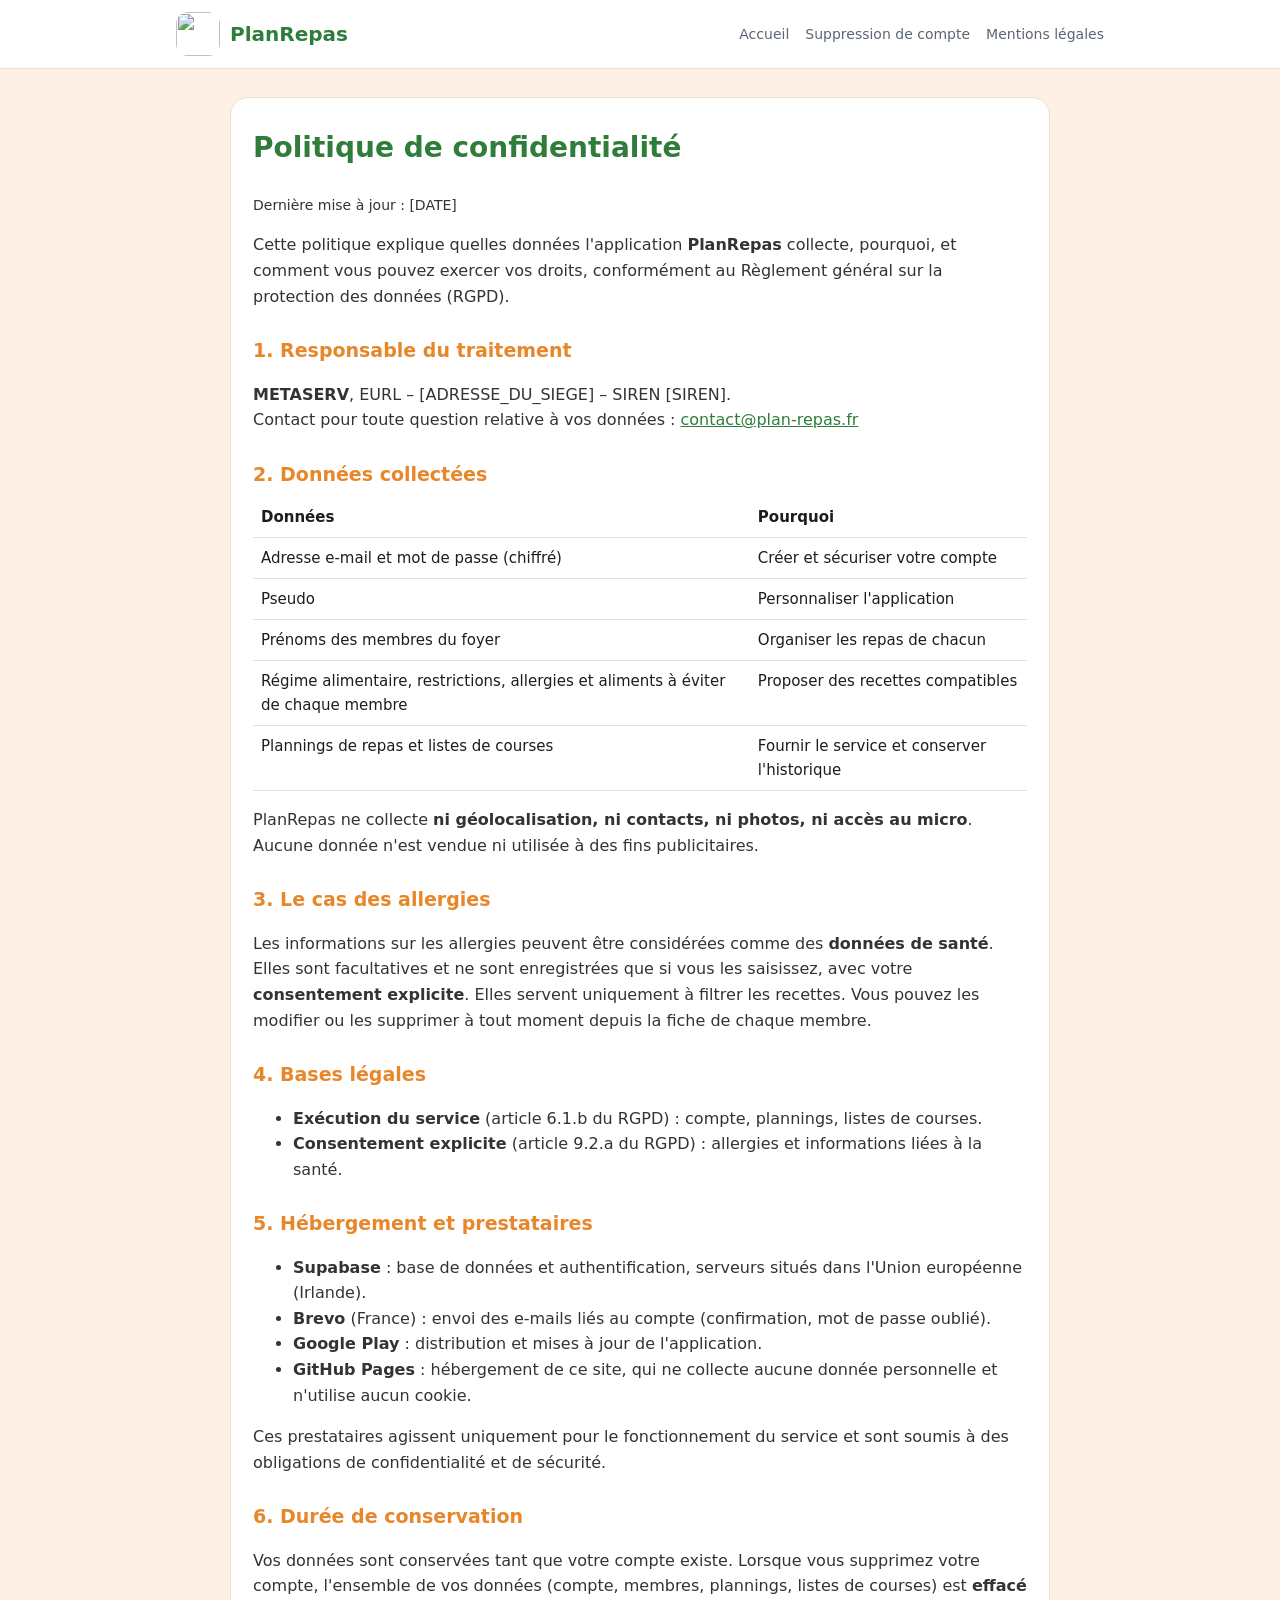
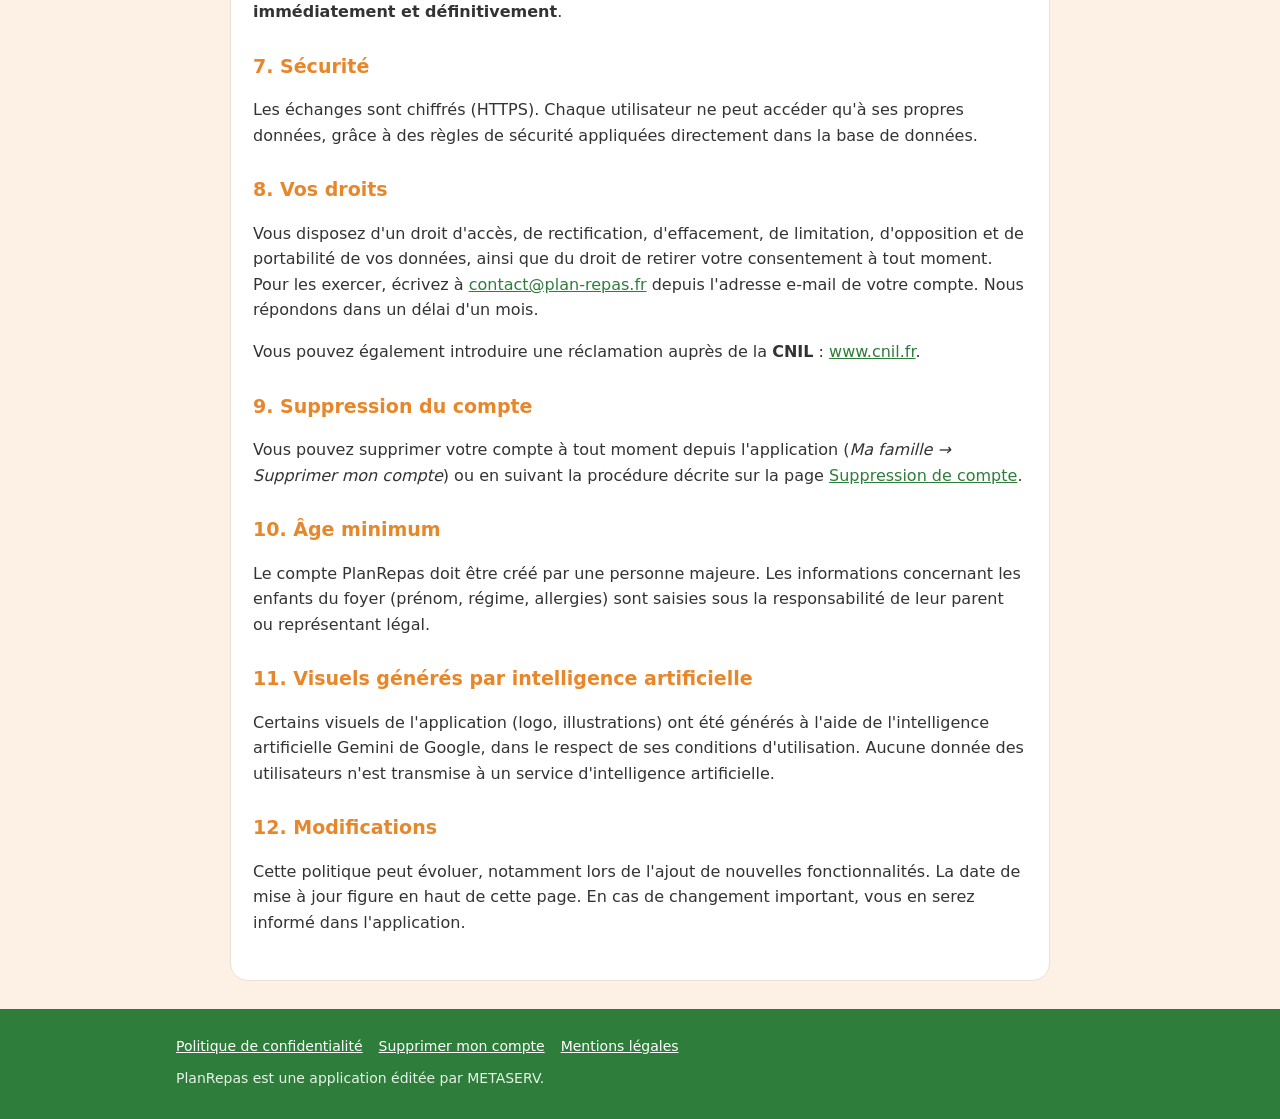
==== confidentialite.html @ 7b6ecffe "Add files via upload" ====
<!doctype html>
<html lang="fr">
<head>
  <meta charset="utf-8">
  <meta name="viewport" content="width=device-width, initial-scale=1">
  <title>Politique de confidentialité – PlanRepas</title>
  <meta name="robots" content="noindex">
  <link rel="icon" href="assets/favicon.png">
  <link rel="stylesheet" href="style.css">
</head>
<body>
  <header class="topbar">
    <div class="wrap">
      <a class="brand" href="index.html"><img src="assets/logo.png" alt="">PlanRepas</a>
      <nav class="nav">
        <a href="index.html">Accueil</a>
        <a href="suppression-compte.html">Suppression de compte</a>
        <a href="mentions-legales.html">Mentions légales</a>
      </nav>
    </div>
  </header>

  <main class="wrap">
    <article class="legal">
      <h1>Politique de confidentialité</h1>
      <p class="maj">Dernière mise à jour : [DATE]</p>

      <p>Cette politique explique quelles données l'application <strong>PlanRepas</strong> collecte, pourquoi, et comment vous pouvez exercer vos droits, conformément au Règlement général sur la protection des données (RGPD).</p>

      <h2>1. Responsable du traitement</h2>
      <p><strong>METASERV</strong>, EURL – [ADRESSE_DU_SIEGE] – SIREN [SIREN].<br>
      Contact pour toute question relative à vos données : <span class="js-email"></span></p>

      <h2>2. Données collectées</h2>
      <table>
        <tr><th>Données</th><th>Pourquoi</th></tr>
        <tr><td>Adresse e-mail et mot de passe (chiffré)</td><td>Créer et sécuriser votre compte</td></tr>
        <tr><td>Pseudo</td><td>Personnaliser l'application</td></tr>
        <tr><td>Prénoms des membres du foyer</td><td>Organiser les repas de chacun</td></tr>
        <tr><td>Régime alimentaire, restrictions, allergies et aliments à éviter de chaque membre</td><td>Proposer des recettes compatibles</td></tr>
        <tr><td>Plannings de repas et listes de courses</td><td>Fournir le service et conserver l'historique</td></tr>
      </table>
      <p>PlanRepas ne collecte <strong>ni géolocalisation, ni contacts, ni photos, ni accès au micro</strong>. Aucune donnée n'est vendue ni utilisée à des fins publicitaires.</p>

      <h2>3. Le cas des allergies</h2>
      <p>Les informations sur les allergies peuvent être considérées comme des <strong>données de santé</strong>. Elles sont facultatives et ne sont enregistrées que si vous les saisissez, avec votre <strong>consentement explicite</strong>. Elles servent uniquement à filtrer les recettes. Vous pouvez les modifier ou les supprimer à tout moment depuis la fiche de chaque membre.</p>

      <h2>4. Bases légales</h2>
      <ul>
        <li><strong>Exécution du service</strong> (article 6.1.b du RGPD) : compte, plannings, listes de courses.</li>
        <li><strong>Consentement explicite</strong> (article 9.2.a du RGPD) : allergies et informations liées à la santé.</li>
      </ul>

      <h2>5. Hébergement et prestataires</h2>
      <ul>
        <li><strong>Supabase</strong> : base de données et authentification, serveurs situés dans l'Union européenne (Irlande).</li>
        <li><strong>Brevo</strong> (France) : envoi des e-mails liés au compte (confirmation, mot de passe oublié).</li>
        <li><strong>Google Play</strong> : distribution et mises à jour de l'application.</li>
        <li><strong>GitHub Pages</strong> : hébergement de ce site, qui ne collecte aucune donnée personnelle et n'utilise aucun cookie.</li>
      </ul>
      <p>Ces prestataires agissent uniquement pour le fonctionnement du service et sont soumis à des obligations de confidentialité et de sécurité.</p>

      <h2>6. Durée de conservation</h2>
      <p>Vos données sont conservées tant que votre compte existe. Lorsque vous supprimez votre compte, l'ensemble de vos données (compte, membres, plannings, listes de courses) est <strong>effacé immédiatement et définitivement</strong>.</p>

      <h2>7. Sécurité</h2>
      <p>Les échanges sont chiffrés (HTTPS). Chaque utilisateur ne peut accéder qu'à ses propres données, grâce à des règles de sécurité appliquées directement dans la base de données.</p>

      <h2>8. Vos droits</h2>
      <p>Vous disposez d'un droit d'accès, de rectification, d'effacement, de limitation, d'opposition et de portabilité de vos données, ainsi que du droit de retirer votre consentement à tout moment. Pour les exercer, écrivez à <span class="js-email"></span> depuis l'adresse e-mail de votre compte. Nous répondons dans un délai d'un mois.</p>
      <p>Vous pouvez également introduire une réclamation auprès de la <strong>CNIL</strong> : <a href="https://www.cnil.fr" rel="noopener">www.cnil.fr</a>.</p>

      <h2>9. Suppression du compte</h2>
      <p>Vous pouvez supprimer votre compte à tout moment depuis l'application (<em>Ma famille → Supprimer mon compte</em>) ou en suivant la procédure décrite sur la page <a href="suppression-compte.html">Suppression de compte</a>.</p>

      <h2>10. Âge minimum</h2>
      <p>Le compte PlanRepas doit être créé par une personne majeure. Les informations concernant les enfants du foyer (prénom, régime, allergies) sont saisies sous la responsabilité de leur parent ou représentant légal.</p>

      <h2>11. Visuels générés par intelligence artificielle</h2>
      <p>Certains visuels de l'application (logo, illustrations) ont été générés à l'aide de l'intelligence artificielle Gemini de Google, dans le respect de ses conditions d'utilisation. Aucune donnée des utilisateurs n'est transmise à un service d'intelligence artificielle.</p>

      <h2>12. Modifications</h2>
      <p>Cette politique peut évoluer, notamment lors de l'ajout de nouvelles fonctionnalités. La date de mise à jour figure en haut de cette page. En cas de changement important, vous en serez informé dans l'application.</p>
    </article>
  </main>

  <footer>
    <div class="wrap">
      <div class="liens">
        <a href="confidentialite.html">Politique de confidentialité</a>
        <a href="suppression-compte.html">Supprimer mon compte</a>
        <a href="mentions-legales.html">Mentions légales</a>
      </div>
      <p>PlanRepas est une application éditée par METASERV.</p>
    </div>
  </footer>
  <script src="contact.js"></script>
</body>
</html>
---- style.css ----
:root {
  --vert: #3A9A47;
  --vert-fonce: #2E7D3A;
  --orange: #E8862A;
  --creme: #FDF1E6;
  --texte: #1d1d1d;
  --gris: #5b6672;
  --bord: #eadfd3;
}
* { box-sizing: border-box; }
[hidden] { display: none !important; }
html, body { margin: 0; }
body {
  font-family: system-ui, -apple-system, "Segoe UI", Roboto, sans-serif;
  color: var(--texte);
  background: var(--creme);
  line-height: 1.6;
}
a { color: var(--vert-fonce); }
.wrap { max-width: 960px; margin: 0 auto; padding: 0 16px; }

/* En-tête */
.topbar { background: #fff; border-bottom: 1px solid var(--bord); }
.topbar .wrap { display: flex; align-items: center; justify-content: space-between; gap: 12px; padding: 12px 16px; flex-wrap: wrap; }
.brand { display: flex; align-items: center; gap: 10px; text-decoration: none; color: var(--vert-fonce); font-weight: 800; font-size: 20px; }
.brand img { width: 44px; height: 44px; border-radius: 12px; }
.nav { display: flex; gap: 16px; flex-wrap: wrap; font-size: 14px; }
.nav a { text-decoration: none; color: var(--gris); }
.nav a:hover { color: var(--vert-fonce); }

/* Accueil */
.hero { padding: 48px 0 32px; }
.hero .wrap { display: grid; grid-template-columns: 1fr; gap: 28px; align-items: center; }
@media (min-width: 760px) { .hero .wrap { grid-template-columns: 1.1fr 0.9fr; } }
.hero h1 { font-size: clamp(30px, 6vw, 46px); line-height: 1.15; margin: 0 0 14px; color: var(--vert-fonce); }
.hero p { font-size: 18px; margin: 0 0 18px; color: #333; }
.hero img.mascotte { width: 100%; max-width: 360px; justify-self: center; border-radius: 40px; box-shadow: 0 16px 40px rgba(0,0,0,.15); }
.badge { display: inline-block; background: var(--orange); color: #fff; font-weight: 700; padding: 8px 16px; border-radius: 999px; font-size: 15px; }
.badge.gris { background: #fff; color: var(--gris); border: 1px solid var(--bord); }

section { padding: 36px 0; }
section.blanc { background: #fff; }
h2 { color: var(--vert-fonce); font-size: 26px; margin: 0 0 18px; }
.grille { display: grid; grid-template-columns: repeat(auto-fit, minmax(220px, 1fr)); gap: 16px; }
.carte { background: #fff; border: 1px solid var(--bord); border-radius: 18px; padding: 20px; }
section.blanc .carte { background: var(--creme); }
.carte h3 { margin: 0 0 6px; font-size: 17px; color: var(--orange); }
.carte p { margin: 0; color: #444; }

/* Vidéo */
.video-box { max-width: 720px; margin: 0 auto; }
.video-box video { width: 100%; border-radius: 18px; background: #000; display: block; }
.video-attente { text-align: center; padding: 40px 20px; border: 2px dashed var(--bord); border-radius: 18px; color: var(--gris); background: #fff; }

/* Pages légales */
.legal { background: #fff; border-radius: 18px; padding: 28px 22px; margin: 28px auto; max-width: 820px; border: 1px solid var(--bord); }
.legal h1 { color: var(--vert-fonce); font-size: 28px; margin-top: 0; }
.legal h2 { font-size: 19px; color: var(--orange); margin: 26px 0 8px; }
.legal p, .legal li { color: #333; }
.legal table { width: 100%; border-collapse: collapse; font-size: 15px; }
.legal th, .legal td { text-align: left; padding: 8px; border-bottom: 1px solid var(--bord); vertical-align: top; }
.maj { color: var(--gris); font-size: 14px; }
.encart { background: var(--creme); border-left: 4px solid var(--orange); padding: 12px 16px; border-radius: 8px; }

/* Pied de page */
footer { background: var(--vert-fonce); color: #e8f3ea; padding: 26px 0; font-size: 14px; }
footer a { color: #fff; }
footer .liens { display: flex; gap: 16px; flex-wrap: wrap; margin-bottom: 10px; }
footer p { margin: 4px 0; }
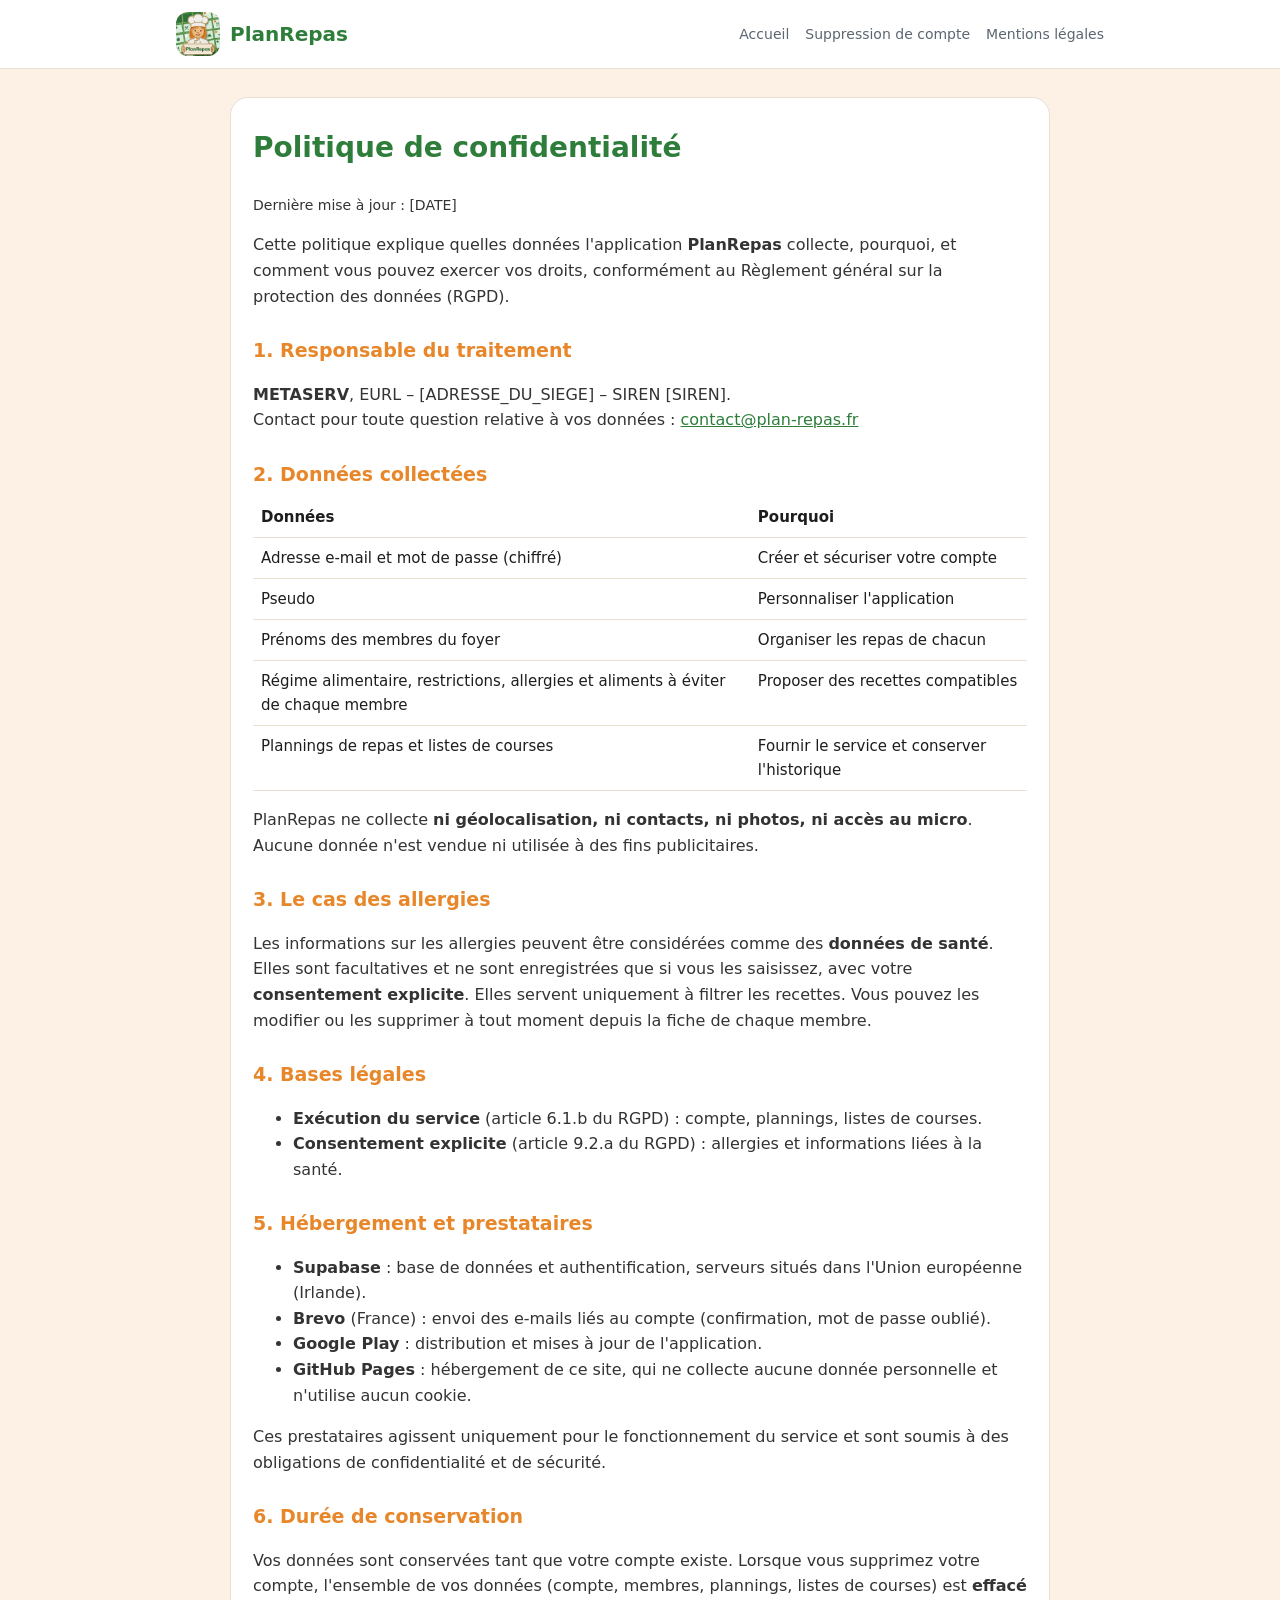
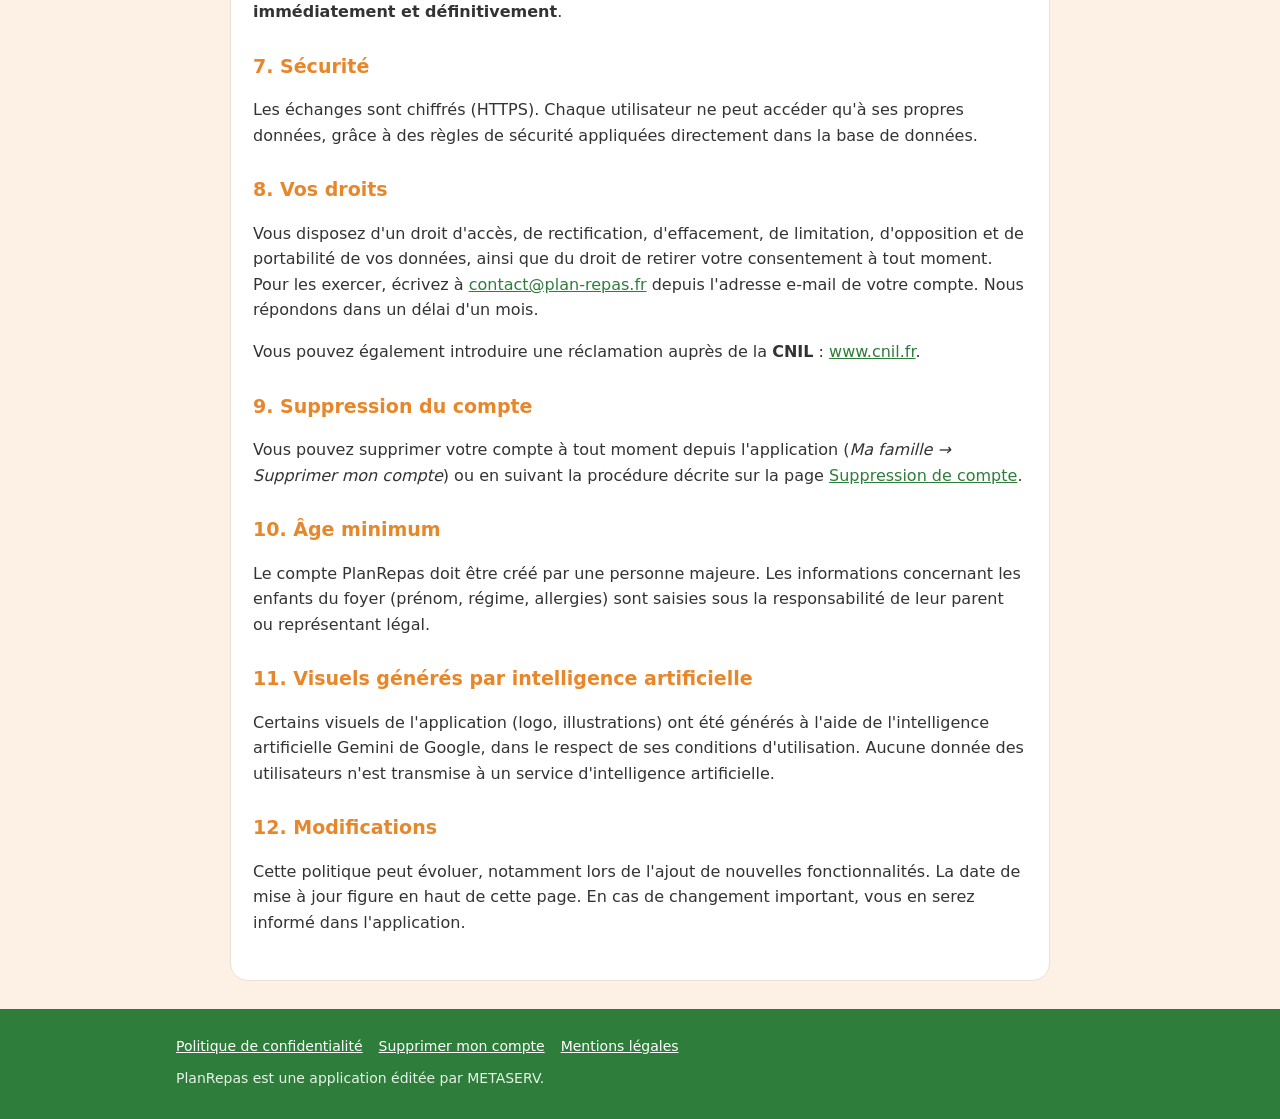
==== commit ac7b2672: "Add files via upload" ====
--- a/confidentialite.html
+++ b/confidentialite.html
@@ -1,17 +1,17 @@
-<!doctype html>
+﻿<!doctype html>
 <html lang="fr">
 <head>
   <meta charset="utf-8">
   <meta name="viewport" content="width=device-width, initial-scale=1">
   <title>Politique de confidentialité – PlanRepas</title>
   <meta name="robots" content="noindex">
-  <link rel="icon" href="assets/favicon.png">
+  <link rel="icon" href="favicon.png">
   <link rel="stylesheet" href="style.css">
 </head>
 <body>
   <header class="topbar">
     <div class="wrap">
-      <a class="brand" href="index.html"><img src="assets/logo.png" alt="">PlanRepas</a>
+      <a class="brand" href="index.html"><img src="logo.png" alt="">PlanRepas</a>
       <nav class="nav">
         <a href="index.html">Accueil</a>
         <a href="suppression-compte.html">Suppression de compte</a>
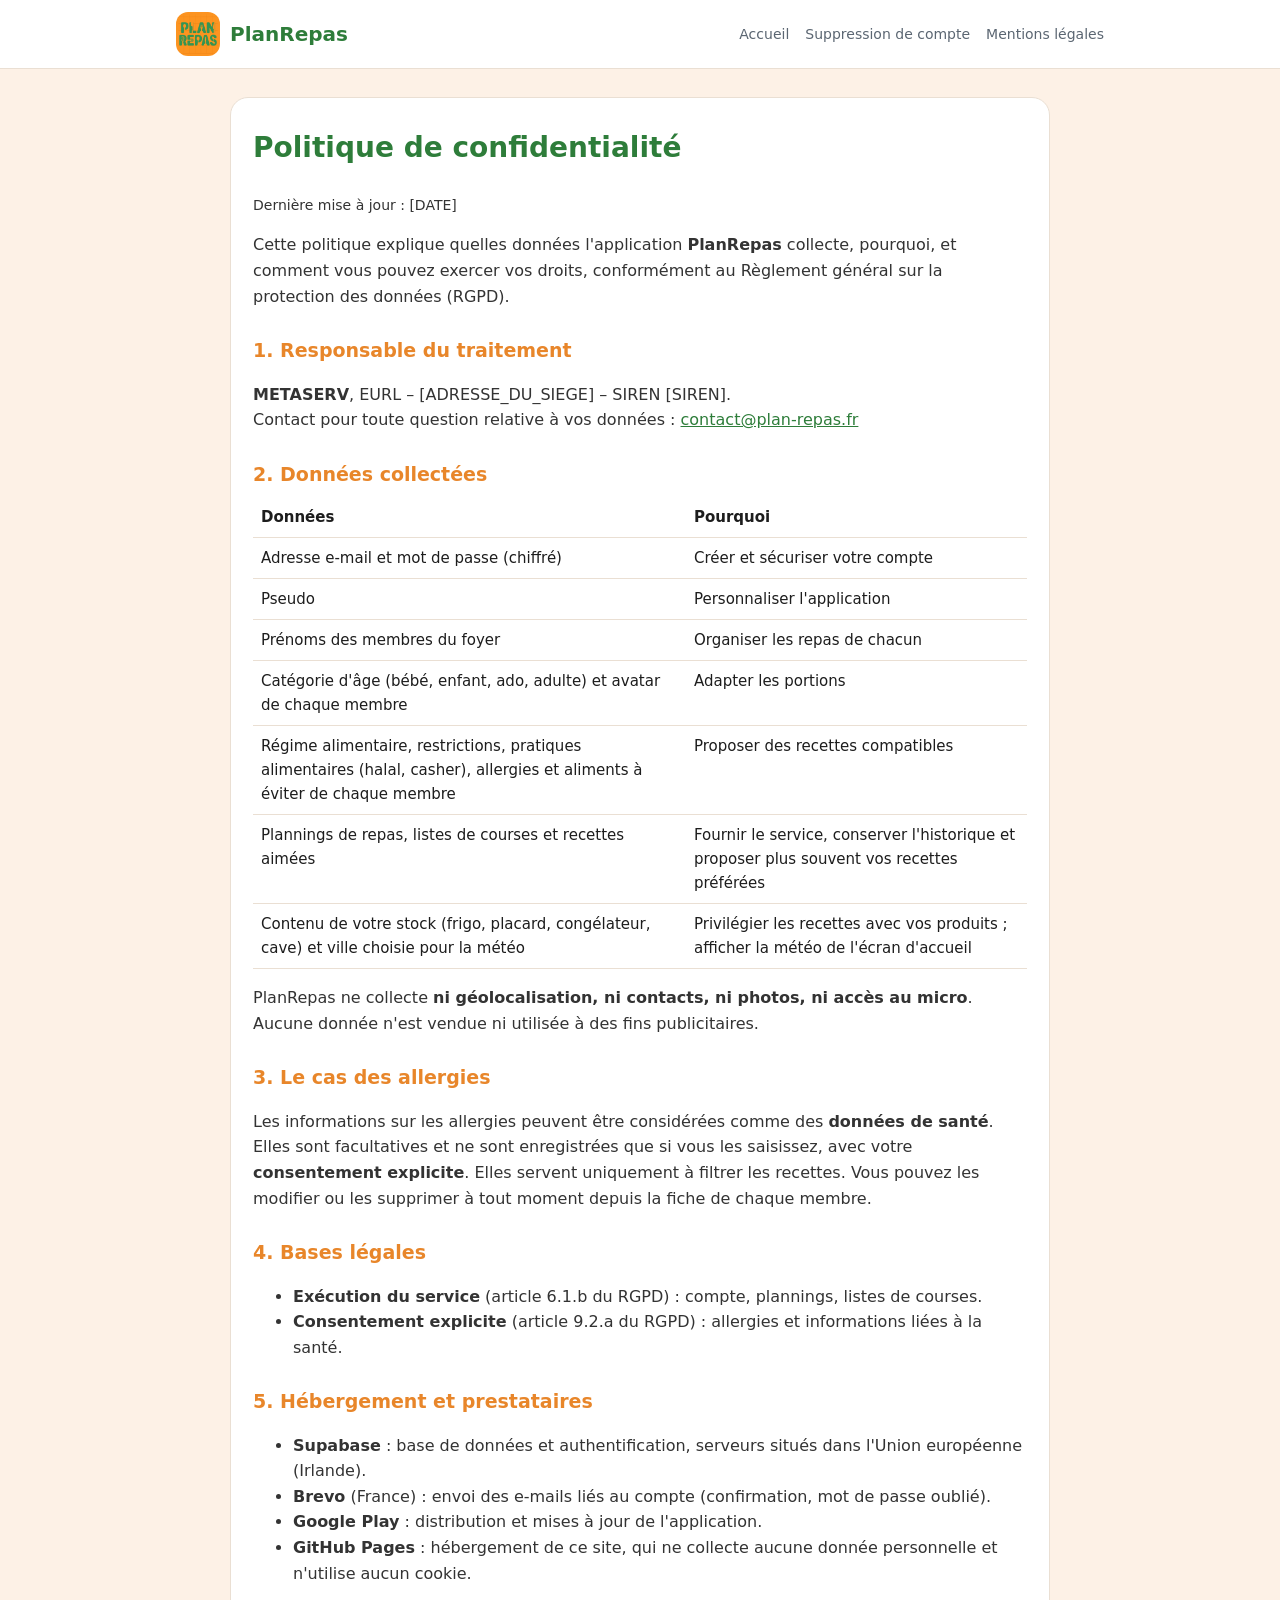
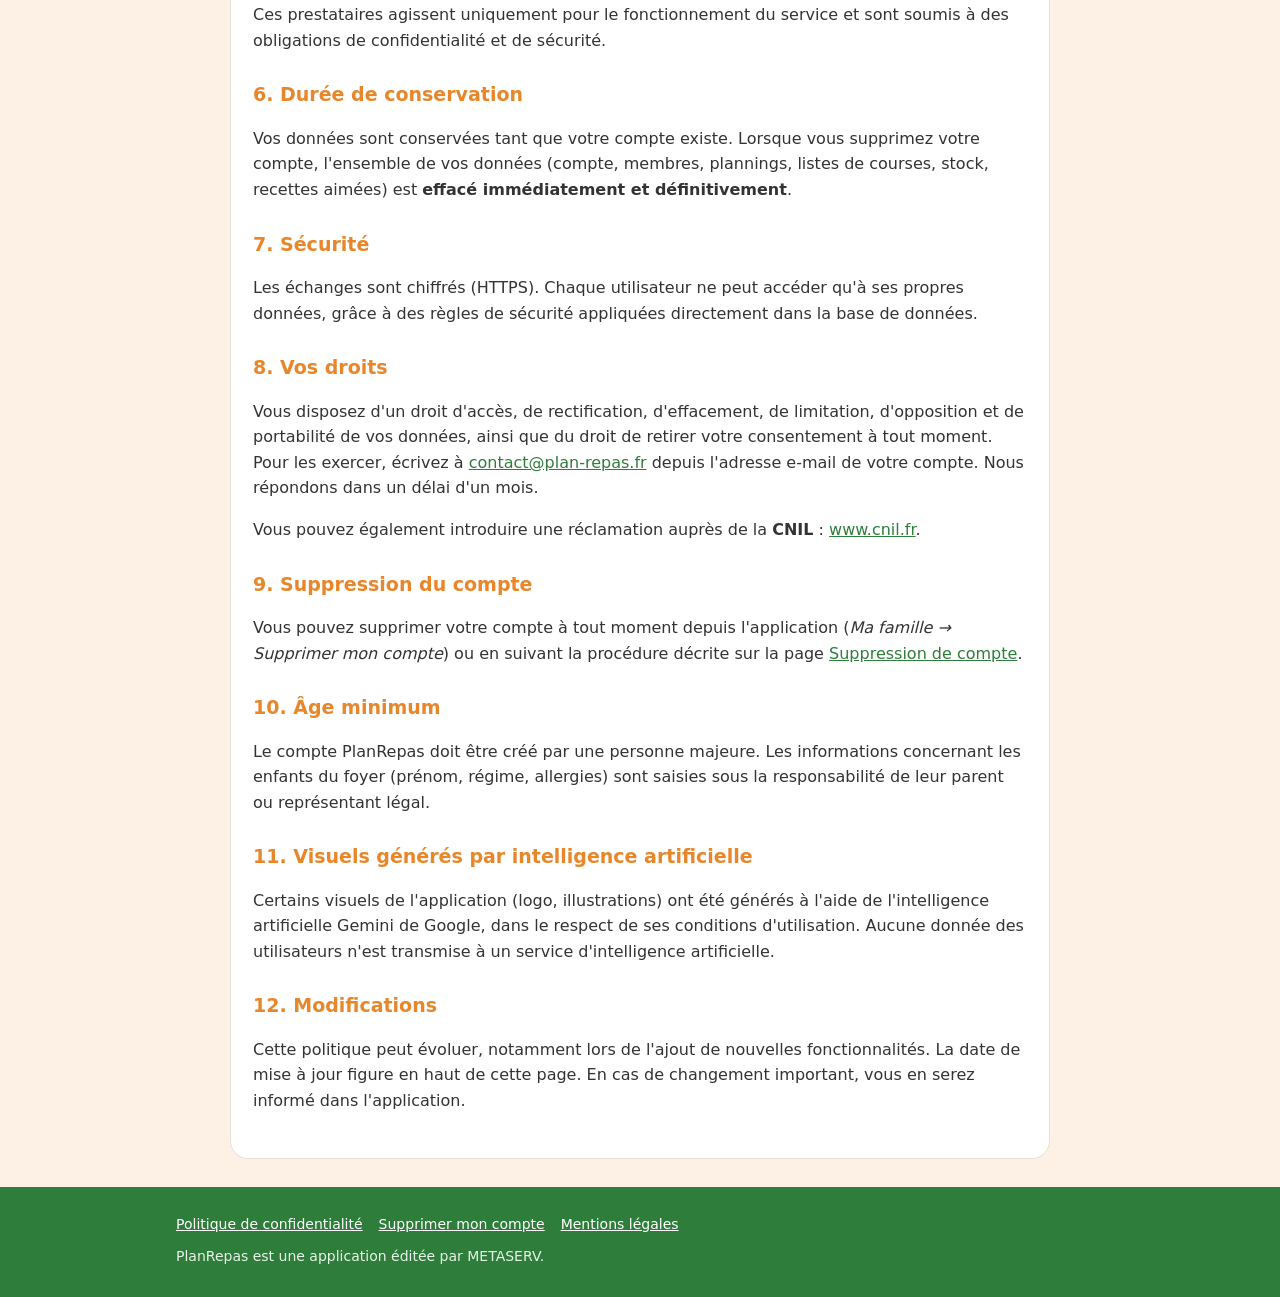
==== commit f0fc01db: "Site : nouveau logo et règles à jour de l'appli Logo, favicon et icône Apple remplacés par le nouvea" ====
--- a/confidentialite.html
+++ b/confidentialite.html
@@ -37,8 +37,10 @@
         <tr><td>Adresse e-mail et mot de passe (chiffré)</td><td>Créer et sécuriser votre compte</td></tr>
         <tr><td>Pseudo</td><td>Personnaliser l'application</td></tr>
         <tr><td>Prénoms des membres du foyer</td><td>Organiser les repas de chacun</td></tr>
-        <tr><td>Régime alimentaire, restrictions, allergies et aliments à éviter de chaque membre</td><td>Proposer des recettes compatibles</td></tr>
-        <tr><td>Plannings de repas et listes de courses</td><td>Fournir le service et conserver l'historique</td></tr>
+        <tr><td>Catégorie d'âge (bébé, enfant, ado, adulte) et avatar de chaque membre</td><td>Adapter les portions</td></tr>
+        <tr><td>Régime alimentaire, restrictions, pratiques alimentaires (halal, casher), allergies et aliments à éviter de chaque membre</td><td>Proposer des recettes compatibles</td></tr>
+        <tr><td>Plannings de repas, listes de courses et recettes aimées</td><td>Fournir le service, conserver l'historique et proposer plus souvent vos recettes préférées</td></tr>
+        <tr><td>Contenu de votre stock (frigo, placard, congélateur, cave) et ville choisie pour la météo</td><td>Privilégier les recettes avec vos produits ; afficher la météo de l'écran d'accueil</td></tr>
       </table>
       <p>PlanRepas ne collecte <strong>ni géolocalisation, ni contacts, ni photos, ni accès au micro</strong>. Aucune donnée n'est vendue ni utilisée à des fins publicitaires.</p>
 
@@ -61,7 +63,7 @@
       <p>Ces prestataires agissent uniquement pour le fonctionnement du service et sont soumis à des obligations de confidentialité et de sécurité.</p>
 
       <h2>6. Durée de conservation</h2>
-      <p>Vos données sont conservées tant que votre compte existe. Lorsque vous supprimez votre compte, l'ensemble de vos données (compte, membres, plannings, listes de courses) est <strong>effacé immédiatement et définitivement</strong>.</p>
+      <p>Vos données sont conservées tant que votre compte existe. Lorsque vous supprimez votre compte, l'ensemble de vos données (compte, membres, plannings, listes de courses, stock, recettes aimées) est <strong>effacé immédiatement et définitivement</strong>.</p>
 
       <h2>7. Sécurité</h2>
       <p>Les échanges sont chiffrés (HTTPS). Chaque utilisateur ne peut accéder qu'à ses propres données, grâce à des règles de sécurité appliquées directement dans la base de données.</p>
--- a/style.css
+++ b/style.css
@@ -46,6 +46,8 @@
 section.blanc .carte { background: var(--creme); }
 .carte h3 { margin: 0 0 6px; font-size: 17px; color: var(--orange); }
 .carte p { margin: 0; color: #444; }
+.carte h3 .bientot { font-size: 12px; font-weight: 700; color: var(--gris); background: #fff; border: 1px solid var(--bord); border-radius: 999px; padding: 1px 8px; vertical-align: middle; }
+.carte p.mention { margin-top: 8px; font-size: 12px; font-style: italic; color: #777; }
 
 /* Vidéo */
 .video-box { max-width: 720px; margin: 0 auto; }
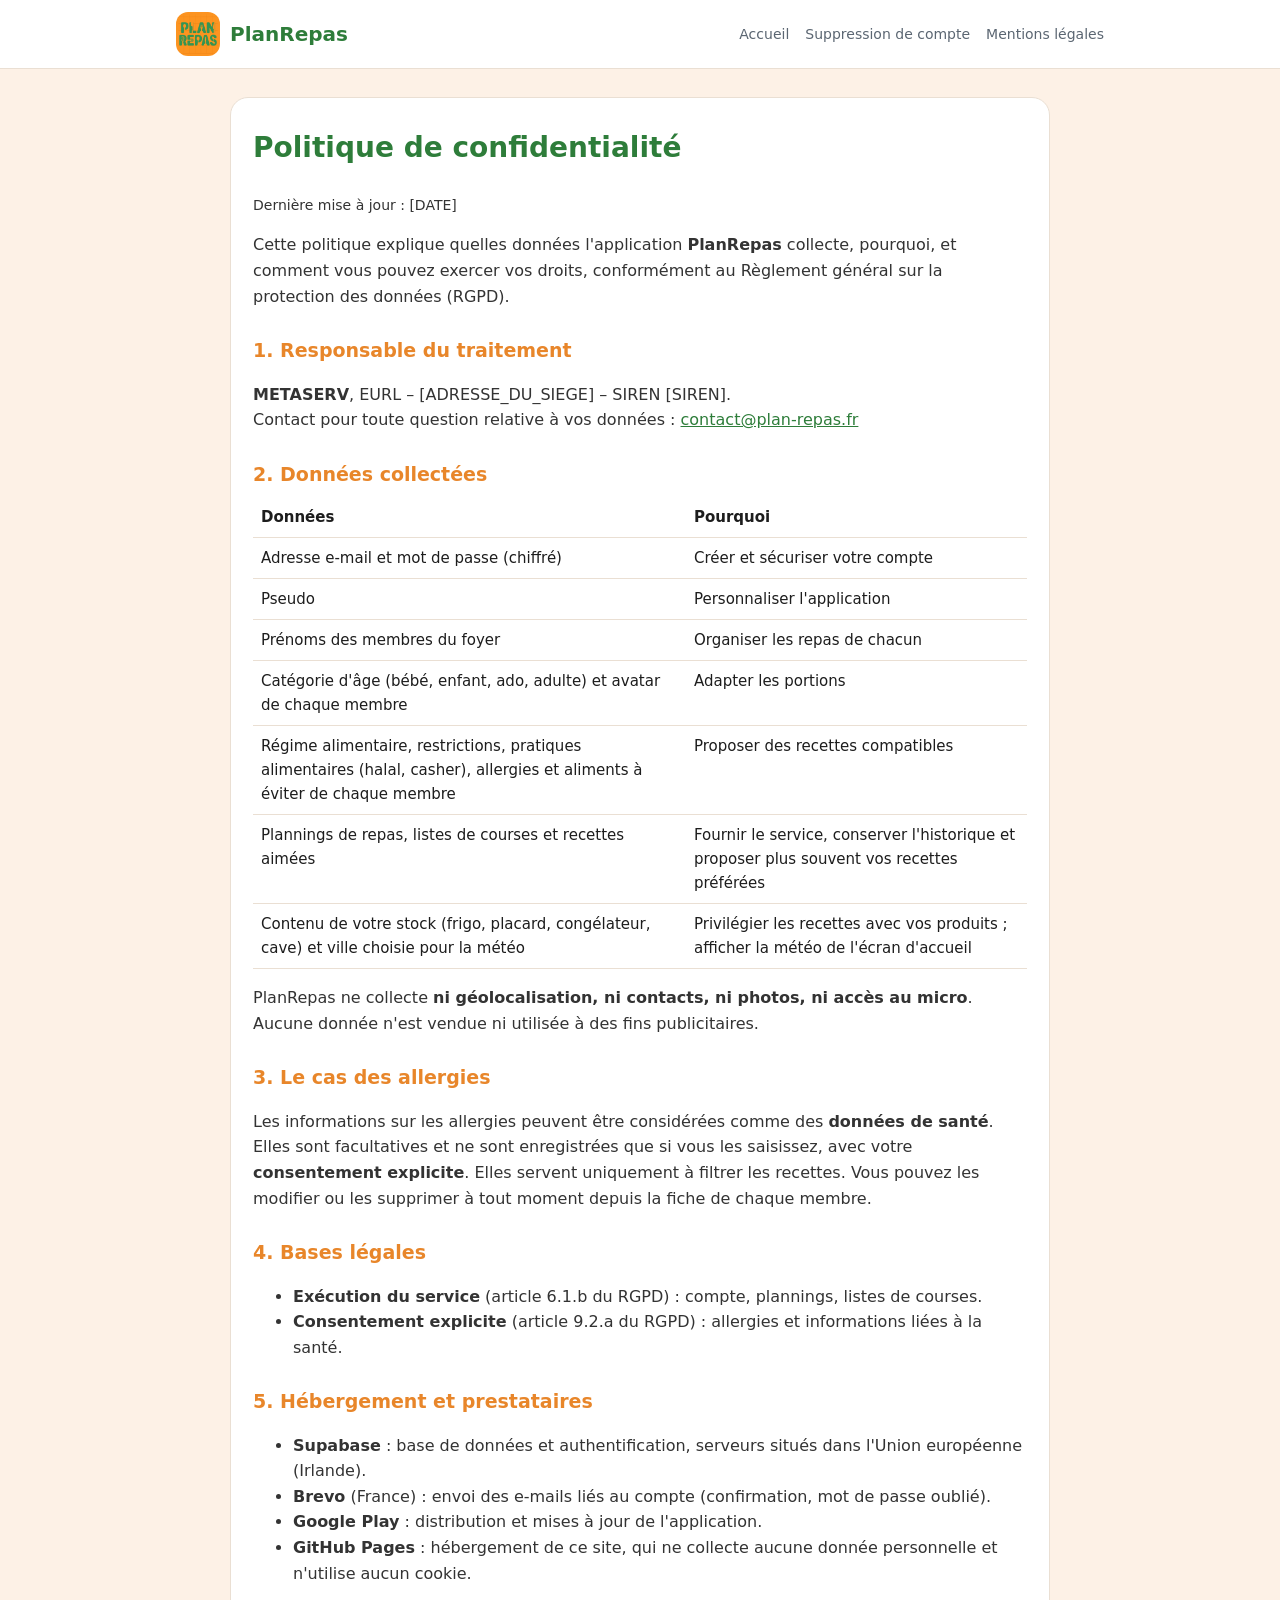
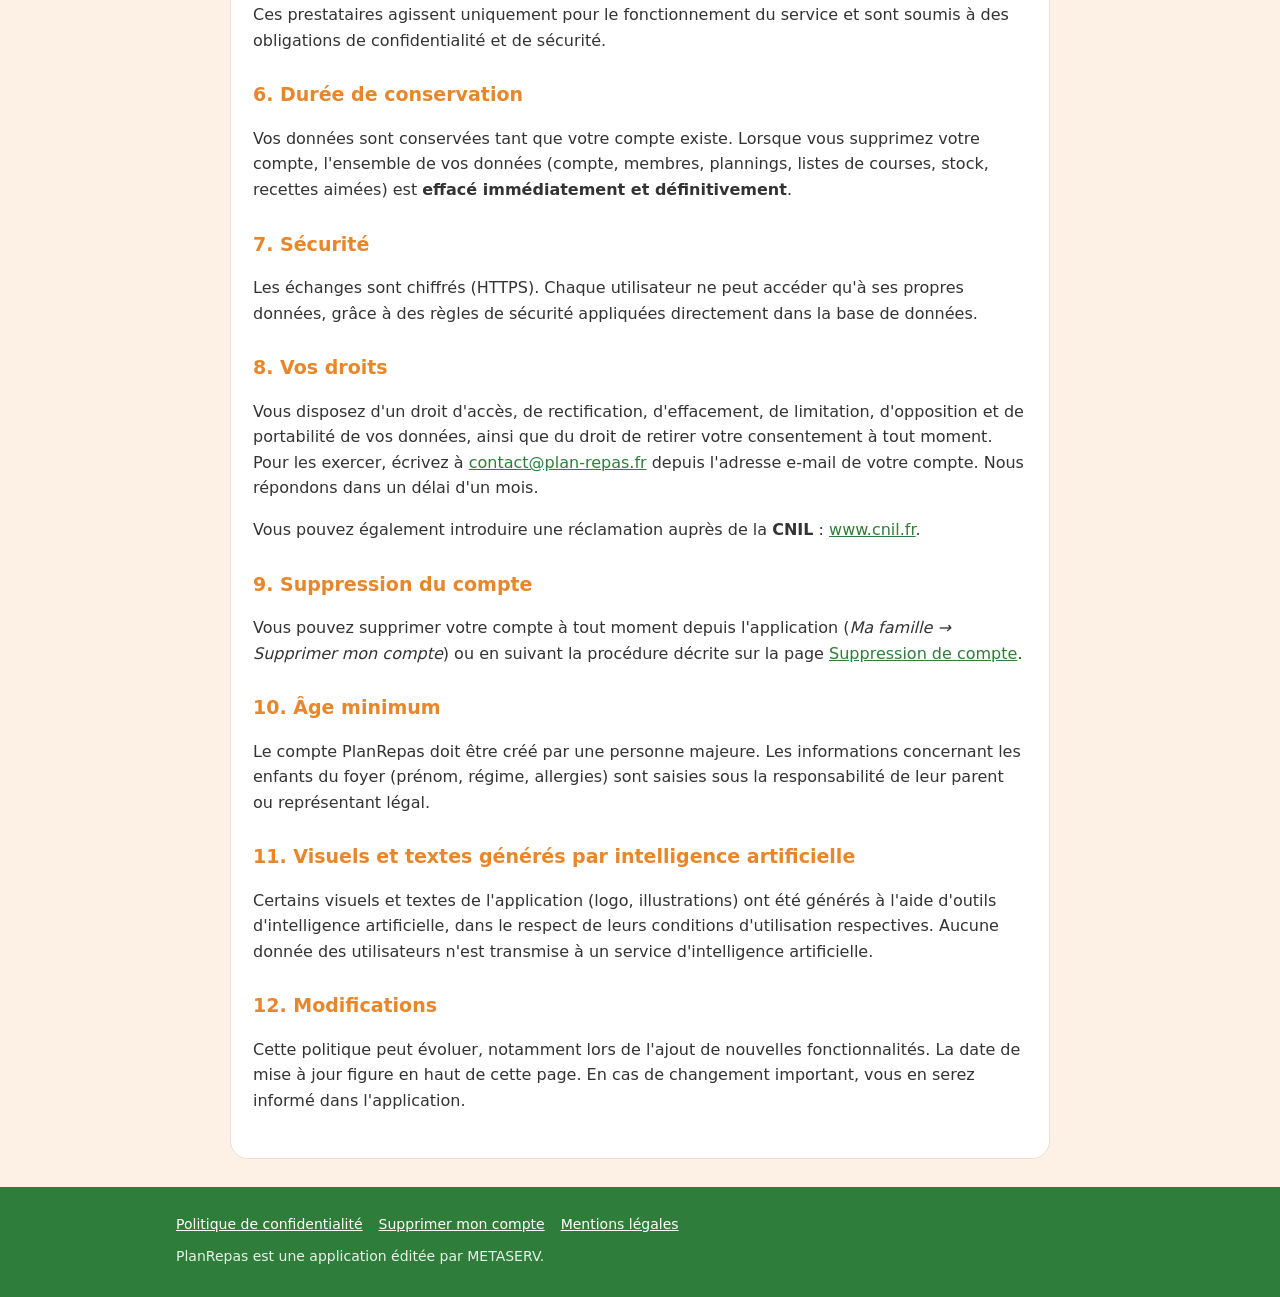
==== commit 3ff43e78: "Généralise les mentions IA (mentions légales et confidentialité), plus de fournisseur nommé" ====
--- a/confidentialite.html
+++ b/confidentialite.html
@@ -78,8 +78,8 @@
       <h2>10. Âge minimum</h2>
       <p>Le compte PlanRepas doit être créé par une personne majeure. Les informations concernant les enfants du foyer (prénom, régime, allergies) sont saisies sous la responsabilité de leur parent ou représentant légal.</p>
 
-      <h2>11. Visuels générés par intelligence artificielle</h2>
-      <p>Certains visuels de l'application (logo, illustrations) ont été générés à l'aide de l'intelligence artificielle Gemini de Google, dans le respect de ses conditions d'utilisation. Aucune donnée des utilisateurs n'est transmise à un service d'intelligence artificielle.</p>
+      <h2>11. Visuels et textes générés par intelligence artificielle</h2>
+      <p>Certains visuels et textes de l'application (logo, illustrations) ont été générés à l'aide d'outils d'intelligence artificielle, dans le respect de leurs conditions d'utilisation respectives. Aucune donnée des utilisateurs n'est transmise à un service d'intelligence artificielle.</p>
 
       <h2>12. Modifications</h2>
       <p>Cette politique peut évoluer, notamment lors de l'ajout de nouvelles fonctionnalités. La date de mise à jour figure en haut de cette page. En cas de changement important, vous en serez informé dans l'application.</p>
